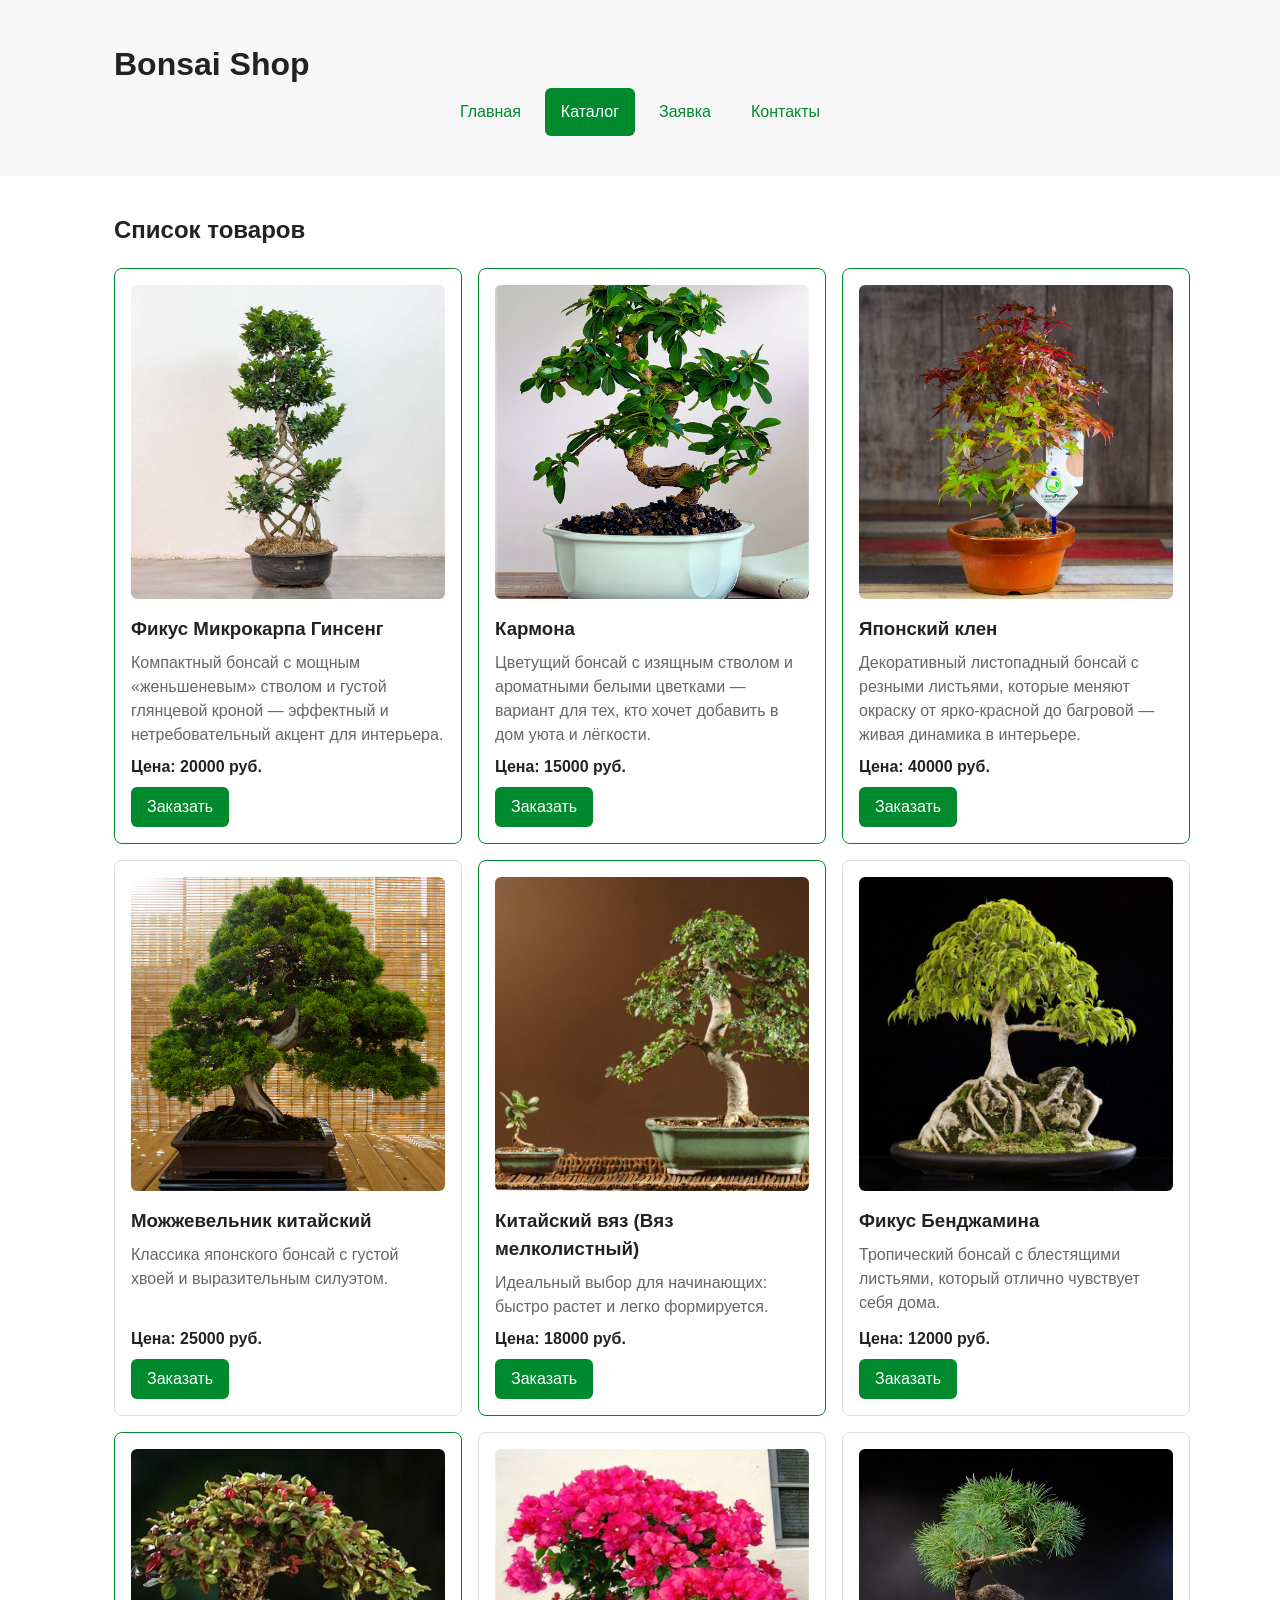
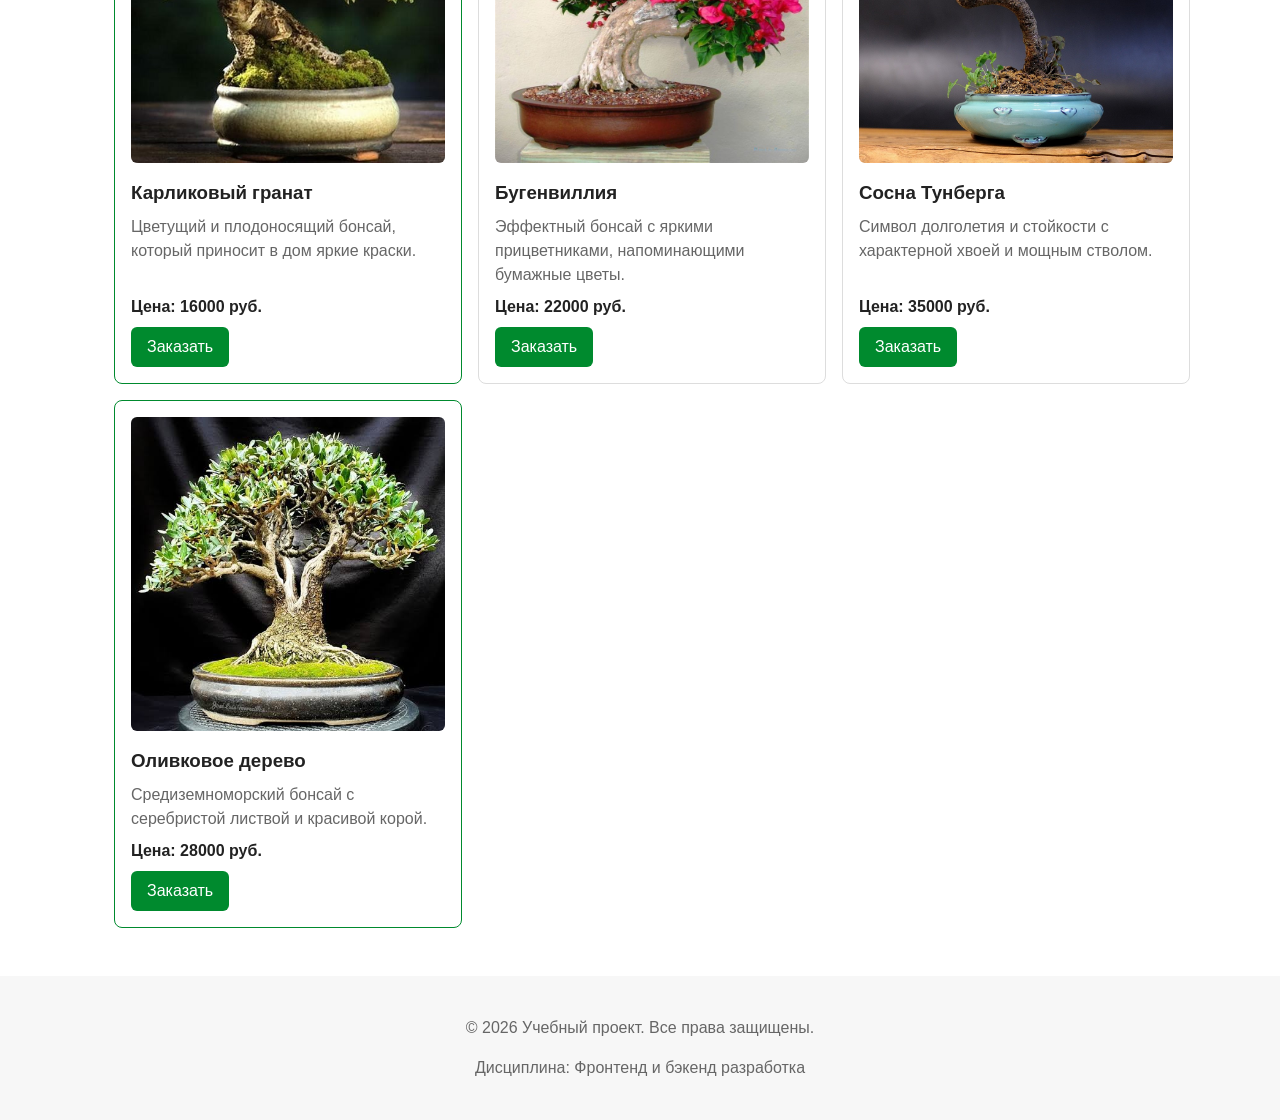
==== catalog.html @ c4bc8dfa "..." ====
<!DOCTYPE html>
<html lang="ru">
<head>
  <meta charset="UTF-8">
  <meta name="viewport" content="width=device-width, initial-scale=1.0">
  <title>Bonsai Shop</title>
  <link rel="stylesheet" href="css/style.css">
  <link rel="stylesheet" href="css/responsive.css">
  <script src="js/catalog.js" defer></script>

  <meta property="og:type" content="website">
  <meta property="og:title" content="Bonsai Shop">
  <meta property="og:description" content="Интернет-магазин бонсаев.">
  <meta property="og:image" content="https://Buranyashka.github.io/kr3-html-css-shop/images/preview.jpg">

</head>

<body>
  <header class="site-header">
    <div class="site-header__inner">
      <a class="site-header__logo" href="index.html" style="font-size: 32px">Bonsai Shop</a>

      <nav class="site-nav" aria-label="Основная навигация">
        <ul class="site-nav__list">
          <li class="site-nav__item">
            <a class="site-nav__link" href="index.html">Главная</a>
          </li>
          <li class="site-nav__item">
            <a class="site-nav__link site-nav__link--active" href="catalog.html">Каталог</a>
          </li>
          <li class="site-nav__item">
            <a class="site-nav__link" href="order.html">Заявка</a>
          </li>
          <li class="site-nav__item">
            <a class="site-nav__link" href="contacts.html">Контакты</a>
          </li>
        </ul>
      </nav>
    </div>
  </header>

  <main>
    <section class="catalog-layout">
      <section class="catalog-products">
        <h2>Список товаров</h2>
        <div class="products-grid"></div>
        </div>
      </section>
    </section>
  </main>

  <footer class="site-footer">
    <p>&copy; 2026 Учебный проект. Все права защищены.</p>
    <p>Дисциплина: Фронтенд и бэкенд разработка</p>
  </footer>
</body>
</html>
---- css/style.css ----
/* ===============================
        Переменные проекта
   =============================== */

:root {
  /* Основные цвета проекта */
  --color-bg: #ffffff;
  --color-text: #222222;
  --color-muted: #666666;
  --color-primary: #008a2e;
  --color-primary-dark: #00591e;
  --color-border: #dddddd;
  --color-surface: #f7f7f7;
  --color-surface-accent: #eef5ff;
  --color-danger: #b00020;
  --color-success: #168a2f;
  --color-success-bg: #eefaf0;
  --color-white: #ffffff;

  /* Отступы */
  --space-xs: 4px;
  --space-sm: 8px;
  --space-md: 16px;
  --space-lg: 24px;
  --space-xl: 32px;

  /* Скругления */
  --radius-sm: 6px;
  --radius-md: 8px;
  --radius-lg: 12px;

  /* Размеры */
  --container-width: 1100px;
}

/* ===============================
        Базовые стили
   =============================== */
  
* {
  box-sizing: border-box;
}

body {
  margin: 0;
  font-family: Arial, sans-serif;
  line-height: 1.5;
  color: var(--color-text);
  background-color: var(--color-bg);
}

/* Глобальная защита для всех картинок */
img {
  max-width: 100%;
  height: auto;
  display: block;
}

header,
main,
footer {
  padding: var(--space-md);
}

html {
  scroll-behavior: smooth;
}

/* Подсветка якоря (при переходе по ссылкам) */
:target {
  outline: 2px dashed var(--color-primary);
  outline-offset: 4px;
}

/* ===============================
        Общие элементы (Ссылки)
   =============================== */

a {
  color: var(--color-primary);
}

a:hover {
  color: var(--color-primary-dark);
}

a:focus-visible {
  outline: 2px solid var(--color-primary);
  outline-offset: 3px;
}

/* ===============================
        Header
   =============================== */

.site-header {
  background-color: var(--color-surface);
  position: sticky;
  top: 0;
  z-index: 10;
}

.site-header__inner {
  max-width: var(--container-width);
  margin: 0 auto;
  padding: var(--space-lg);
}

.site-header__logo {
  font-family: "Bernard MT", Arial, sans-serif;
  font-size: 32px;
  font-weight: 700;
  color: var(--color-text);
  text-decoration: none;
}

/* ===============================
        Навигация
   =============================== */

.site-nav__list {
  display: flex;
  flex-wrap: wrap;
  justify-content: center;
  align-items: center;
  gap: var(--space-md);
  padding: 0;
  margin: var(--space-md) 0 0;
  list-style: none;
}

.site-nav__link {
  display: inline-block;
  padding: var(--space-sm) var(--space-md);
  color: var(--color-primary);
  text-decoration: none;
  border-radius: var(--radius-sm);
}

.site-nav__link:hover {
  color: var(--color-white);
  background-color: var(--color-primary);
}

.site-nav__link:focus-visible {
  outline: 2px solid var(--color-primary);
  outline-offset: 3px;
}

.site-nav__link--active {
  color: var(--color-white);
  background-color: var(--color-primary);
}

/* ===============================
        Hero (Главная страница)
   =============================== */

.hero {
  background-color: var(--color-surface-accent);
  border-radius: var(--radius-lg);
  display: flex;
  align-items: center;
  justify-content: space-between;
  gap: 40px;
  padding: var(--space-xl) var(--space-lg);
  max-width: var(--container-width);
  margin: 0 auto var(--space-xl);
}

.hero__content {
  flex: 1;
  max-width: 600px;
}

.hero__image-wrapper {
  flex: 1;
  display: flex;
  justify-content: flex-end;
}

.hero__image {
  border-radius: var(--radius-lg);
  box-shadow: 0 10px 30px rgba(0,0,0,0.1);
  object-fit: cover;
  max-width: 450px;
}

/* ===============================
        Секции (Общие)
   =============================== */

.section {
  max-width: var(--container-width);
  margin: 0 auto var(--space-xl);
}

.section h2 {
  margin-top: 0;
}

.aside-info {
  max-width: var(--container-width);
  margin: 0 auto var(--space-xl);
  padding: var(--space-md);
  border-left: 4px solid var(--color-primary);
  background-color: var(--color-surface);
}

/* ===============================
        Кнопки
   =============================== */

.button {
  display: inline-block;
  padding: var(--space-sm) var(--space-md);
  border: none;
  border-radius: var(--radius-sm);
  font: inherit;
  text-decoration: none;
  cursor: pointer;
}

.button--primary {
  color: var(--color-white);
  background-color: var(--color-primary);
}

.button--primary:hover {
  color: var(--color-white);
  background-color: var(--color-primary-dark);
}

.button--secondary {
  color: var(--color-primary);
  background-color: transparent;
  border: 1px solid var(--color-primary);
}

.button--secondary:hover {
  color: var(--color-white);
  background-color: var(--color-primary);
}

.button:focus-visible {
  outline: 2px solid var(--color-primary);
  outline-offset: 3px;
}

.button:disabled,
.button--disabled {
  opacity: 0.6;
  cursor: not-allowed;
}

/* ===============================
        Карточки товаров (Каталог, Карусель)
   =============================== */

.product-card {
  display: flex;
  flex-direction: column;
  gap: var(--space-sm);
  padding: var(--space-md);
  border: 1px solid var(--color-border);
  border-radius: var(--radius-md);
  background-color: var(--color-bg);
  transition: border-color 0.2s ease;
}

.product-card:hover {
  border-color: var(--color-primary);
}

.product-card--featured {
  border-color: var(--color-primary);
}

.product-card__title {
  margin: 0;
  color: var(--color-text);
}

.product-card__description {
  margin: 0;
  color: var(--color-muted);
  flex-grow: 1;
}

.product-card__price {
  margin: 0;
  font-weight: 700;
}

.product-card__link {
  color: inherit;
  text-decoration: none;
}

.product-card__link:hover {
  color: var(--color-primary);
  text-decoration: underline;
}

.product-card__actions {
  display: flex;
  gap: var(--space-sm);
  flex-wrap: wrap;
  margin-top: auto;
}

.product-card__button {
  align-self: flex-start;
}

/* Картинка внутри карточки */
.product-card__media {
  width: 100%;
  aspect-ratio: 1 / 1;
  overflow: hidden;
  border-radius: var(--radius-sm);
  background-color: var(--color-surface-accent);
  margin-bottom: var(--space-sm);
  position: relative;
}

.product-card__image-link {
  display: block;
  width: 100%;
  height: 100%;
}

.product-card__img {
  width: 100%;
  height: 100%;
  object-fit: cover;
}

/* ===============================
        Сетка каталога
   =============================== */

.products-grid {
  display: grid;
  grid-template-columns: repeat(3, 1fr);
  gap: var(--space-lg);
}

/* ===============================
        Карусель (Главная)
   =============================== */

.carousel-wrapper {
  position: relative;
  padding: 10px 0;
  max-width: 1200px;
  margin: 0 auto;
}

.carousel {
  display: flex;
  gap: 20px;
  width: 100%;
  overflow-x: auto;
  scroll-snap-type: x mandatory;
  padding-bottom: 20px;
  scrollbar-width: thin;
}

.carousel::-webkit-scrollbar {
  height: 8px;
}
.carousel::-webkit-scrollbar-thumb {
  background: #ccc;
  border-radius: 4px;
}

.product-card--carousel {
  width: calc(33.333% - 14px);
  min-width: calc(33.333% - 14px);
  max-width: calc(33.333% - 14px);
  flex-shrink: 0;
  scroll-snap-align: start;
  padding: var(--space-sm); 
}

/* ===============================
        Фильтры и раскладка каталога
   =============================== */

.catalog-layout {
  max-width: var(--container-width);
  margin: 0 auto var(--space-xl);
  display: grid;
  grid-template-areas: "filters products";
  gap: var(--space-lg);
}

.catalog-filters {
  grid-area: filters;
  padding: var(--space-md);
  border: 1px solid var(--color-border);
  border-radius: var(--radius-md);
  background-color: var(--color-surface);
}

.catalog-products {
  grid-area: products;
}

.filters-form {
  display: grid;
  gap: var(--space-md);
}

.filters-form fieldset {
  margin: 0;
  padding: var(--space-md);
  border: 1px solid var(--color-border);
  border-radius: var(--radius-sm);
}

.filters-form legend {
  font-weight: 700;
}

.filters-form label {
  display: block;
  margin-bottom: var(--space-sm);
}

.filters-form input[type="number"] {
  width: 100%;
  padding: 8px 10px;
  border: 1px solid var(--color-border);
  border-radius: var(--radius-sm);
  font: inherit;
}

/* ===============================
        Хлебные крошки
   =============================== */

.breadcrumbs {
  max-width: var(--container-width);
  margin: 0 auto var(--space-md);
  font-size: 14px;
  color: var(--color-muted);
}

.breadcrumbs__link {
  color: var(--color-primary);
}

.breadcrumbs__current::before {
  content: " / ";
  color: var(--color-muted);
}

/* ===============================
        Страница товара (product.html)
   =============================== */

.product-detail {
  max-width: var(--container-width);
  margin: 0 auto var(--space-xl);
  display: grid;
  grid-template-columns: 1fr 1fr;
  gap: var(--space-xl);
  align-items: start;
}

.product-detail__gallery {
  position: relative;
  padding: var(--space-md);
  border: 1px solid var(--color-border);
  border-radius: var(--radius-md);
  background-color: var(--color-surface);
}

.product-detail__image {
  display: flex;
  align-items: center;
  justify-content: center;
  border-radius: var(--radius-sm);
  background-color: var(--color-surface-accent);
  overflow: hidden;
}

.product-detail__img {
  width: 100%;
  max-height: 500px;
  object-fit: contain; 
}

/* Бейдж «Хит» */
.product-card__badge {
  position: absolute;
  top: var(--space-md);
  right: var(--space-md);
  z-index: 2;
  padding: 4px 10px;
  font-size: 12px;
  font-weight: 700;
  color: var(--color-white);
  background-color: var(--color-danger);
  border-radius: var(--radius-sm);
  text-transform: uppercase;
  letter-spacing: 0.5px;
}

.product-detail__title {
  margin: 0 0 var(--space-sm);
}

.product-detail__price {
  margin: 0 0 var(--space-md);
  font-size: 24px;
  font-weight: 700;
  color: var(--color-primary);
}

.product-detail__description {
  margin: 0 0 var(--space-lg);
  color: var(--color-muted);
}

.product-detail__actions {
  display: flex;
  flex-wrap: wrap;
  gap: var(--space-md);
}

/* ===============================
        Таблицы (Характеристики)
   =============================== */

.product-table {
  width: 100%;
  border-collapse: collapse;
  margin-top: var(--space-md);
  font-size: 15px;
}

.product-table caption {
  text-align: left;
  font-weight: 700;
  padding-bottom: var(--space-sm);
  color: var(--color-muted);
}

.product-table th,
.product-table td {
  padding: var(--space-sm) var(--space-md);
  border: 1px solid var(--color-border);
  text-align: left;
}

.product-table thead th {
  background-color: var(--color-surface);
  font-weight: 700;
}

.product-table tbody tr:nth-child(even) {
  background-color: var(--color-surface-accent);
}

/* ===============================
        Формы (Заявка, Контакты)
   =============================== */

.order-form--page {
  max-width: 640px;
  margin-top: var(--space-lg);
  padding: var(--space-lg);
  border: 1px solid var(--color-border);
  border-radius: var(--radius-md);
  background-color: var(--color-surface);
}

.order-form__field {
  margin-bottom: var(--space-md);
}

.order-form__label {
  display: block;
  margin-bottom: var(--space-xs);
}

/* Объединенные поля ввода */
.order-form__input,
.order-form__select,
.order-form__textarea {
  width: 100%;
  padding: 10px 12px;
  border: 1px solid var(--color-border);
  border-radius: var(--radius-sm);
  font: inherit;
  background-color: var(--color-bg);
}

/* Объединенные ховеры */
.order-form__input:hover,
.order-form__select:hover,
.order-form__textarea:hover {
  border-color: var(--color-primary);
}

/* Объединенные фокусы */
.order-form__input:focus-visible,
.order-form__select:focus-visible,
.order-form__textarea:focus-visible {
  outline: 2px solid var(--color-primary);
  outline-offset: 3px;
}

.order-form__actions {
  display: flex;
  gap: var(--space-md);
  margin-top: var(--space-lg);
}

/* Чекбокс согласия */
.order-form__field--checkbox {
  display: flex;
  align-items: flex-start;
}

.order-form__checkbox-label {
  display: flex;
  align-items: flex-start;
  gap: var(--space-sm);
  cursor: pointer;
  line-height: 1.4;
}

.order-form__checkbox {
  width: 18px;
  height: 18px;
  margin-top: 2px;
  cursor: pointer;
  flex-shrink: 0;
}

.required-mark {
  color: var(--color-danger);
}

.success-message {
  max-width: 640px;
  margin: var(--space-lg) 0;
  padding: var(--space-md);
  border-left: 4px solid var(--color-success);
  background-color: var(--color-success-bg);
  color: var(--color-text);
  border-radius: var(--radius-sm);
}

/* ===============================
        Контакты (contacts.html)
   =============================== */

.contacts-grid {
  display: grid;
  grid-template-columns: repeat(3, 1fr);
  gap: var(--space-lg);
  margin-top: var(--space-lg);
}

.contacts-card {
  position: relative;
  padding: var(--space-lg);
  border: 1px solid var(--color-border);
  border-radius: var(--radius-md);
  background-color: var(--color-bg);
}

.contacts-card__badge {
  position: absolute;
  top: var(--space-sm);
  right: var(--space-sm);
  padding: 2px 8px;
  font-size: 11px;
  font-weight: 700;
  color: var(--color-white);
  background-color: var(--color-primary);
  border-radius: var(--radius-sm);
  text-transform: uppercase;
  letter-spacing: 0.5px;
}

.contacts-card__title {
  margin: 0 0 var(--space-sm);
  font-size: 18px;
  color: var(--color-text);
}

.contacts-card__value {
  margin: 0;
  font-weight: 700;
  color: var(--color-primary);
}

.contacts-card__value--address {
  font-style: normal;
  font-weight: 400;
  color: var(--color-text);
}

.contacts-card__link {
  color: var(--color-primary);
  text-decoration: none;
}

.contacts-card__link:hover {
  color: var(--color-primary-dark);
  text-decoration: underline;
}

.contacts-card__link:focus-visible {
  outline: 2px solid var(--color-primary);
  outline-offset: 3px;
}

.contacts-card__note {
  margin: var(--space-sm) 0 0;
  font-size: 13px;
  color: var(--color-muted);
}

/* ===============================
        Подвал
   =============================== */

.site-footer {
  background-color: var(--color-surface);
  padding: var(--space-lg);
  text-align: center;
  color: var(--color-muted);
}
---- css/responsive.css ----
/*
  Адаптивные стили для контрольной работы №3.
  Подход: Mobile First.
  Базовые стили рассчитаны на мобильный экран.
  Расширения добавляются через min-width медиазапросы.
*/

*,
*::before,
*::after {
  box-sizing: border-box;
}

html {
  scroll-behavior: smooth;
}

img,
video {
  max-width: 100%;
  height: auto;
}

body {
  overflow-x: hidden;
}

/* -------------------------------- */

.container,
.main,
.section {
  width: min(100% - 32px, 1200px);
  margin-inline: auto;
}

.section {
  padding-block: clamp(24px, 5vw, 64px);
}

.breadcrumbs {
  width: min(100% - 32px, 1200px);
  margin-inline: auto;
}

/* -------------------------------- */

.site-nav__list {
  display: flex;
  flex-direction: column;
  gap: var(--space-sm, 8px);
  padding: 0;
  margin: 0;
  list-style: none;
}

.site-nav__link {
  display: block;
  padding: 12px 16px;
}

@media (min-width: 768px) {
  .site-nav__list {
    flex-direction: row;
    flex-wrap: wrap;
    align-items: center;
  }
}

/* -------------------------------- */

.site-header {
  position: static;
}

@media (min-width: 768px) {
  .site-header {
    position: static;
    top: 0;
    z-index: 100;
  }
}

/* -------------------------------- */

.hero {
  display: grid;
  gap: var(--space-lg, 24px);
  align-items: center;
}

.hero__content {
  display: grid;
  gap: var(--space-md, 16px);
}

.hero__title {
  font-size: clamp(28px, 7vw, 56px);
  line-height: 1.1;
}

.hero__image {
  width: 100%;
  max-width: 520px;
  margin-inline: auto;
}

@media (min-width: 900px) {
  .hero {
    grid-template-columns: minmax(0, 1fr) minmax(320px, 520px);
  }
}

/* -------------------------------- */

.products-grid {
  display: grid;
  grid-template-columns: 1fr;
  gap: var(--space-md, 16px);
}

.product-card {
  min-width: 0;
}

.product-card__title,
.product-card__description {
  overflow-wrap: anywhere;
}

@media (min-width: 640px) {
  .products-grid {
    grid-template-columns: repeat(2, minmax(0, 1fr));
  }
}

@media (min-width: 1024px) {
  .products-grid {
    grid-template-columns: repeat(3, minmax(0, 1fr));
  }
}   

/* -------------------------------- */

.catalog-layout {
  display: grid;
  gap: var(--space-lg, 24px);
}

.catalog-filters {
  order: -1;
}

@media (min-width: 1024px) {
  .catalog-layout {
    align-items: start;
  }
}

/* -------------------------------- */

.product-card__image {
  display: block;
  width: 100%;
  aspect-ratio: 4 / 3;
  object-fit: cover;
  border-radius: var(--radius-md, 8px);
}

/* -------------------------------- */

.order-form {
  display: grid;
  gap: var(--space-md, 16px);
}

.order-form__group {
  display: grid;
  gap: var(--space-xs, 8px);
}

.order-form__input,
.order-form__textarea,
.order-form__select {
  width: 100%;
  min-height: 44px;
  padding: 10px 12px;
  font: inherit;
}

.order-form__textarea {
  min-height: 120px;
  resize: vertical;
}

@media (min-width: 768px) {
  .order-form {
    grid-template-columns: repeat(2, minmax(0, 1fr));
  }

  .order-form__group--wide {
    grid-column: 1 / -1;
  }
}

/* -------------------------------- */
/* -------------------------------- */
/* -------------------------------- */

@media (max-width: 767px) {
  .product-card--carousel {
    width: 85%;
    min-width: 85%;
    max-width: 85%;
  }
}

@media (min-width: 768px) and (max-width: 1023px) {
  .product-card--carousel {
    width: calc(50% - 10px);
    min-width: calc(50% - 10px);
    max-width: calc(50% - 10px);
  }
}

/* -------------------------------- */

@media (max-width: 767px) {
  .product-detail {
    grid-template-columns: 1fr;
    gap: var(--space-md, 16px);
  }
}

/* -------------------------------- */

.contacts-grid {
  display: grid;
  grid-template-columns: 1fr;
  gap: var(--space-lg, 24px);
}

@media (min-width: 768px) {
  .contacts-grid {
    grid-template-columns: repeat(2, 1fr);
  }
}

@media (min-width: 1024px) {
  .contacts-grid {
    grid-template-columns: repeat(3, 1fr);
  }
}
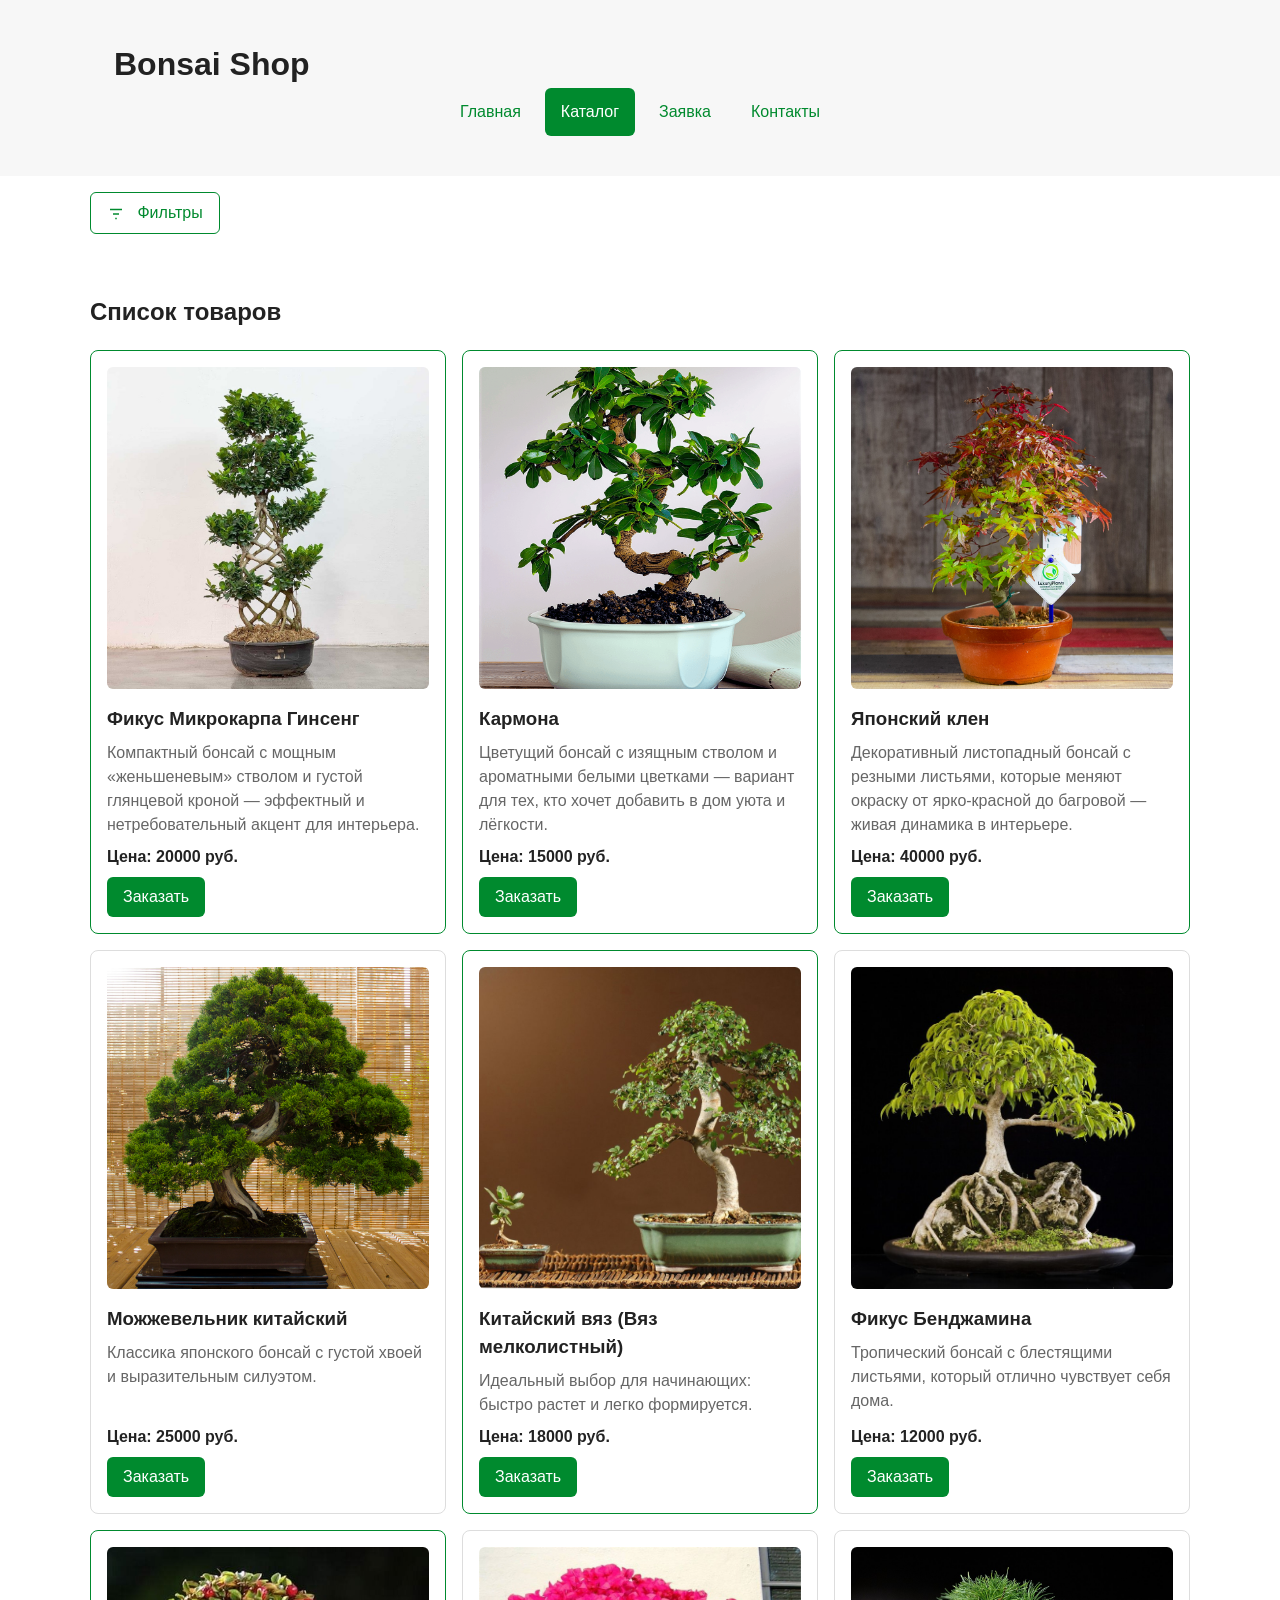
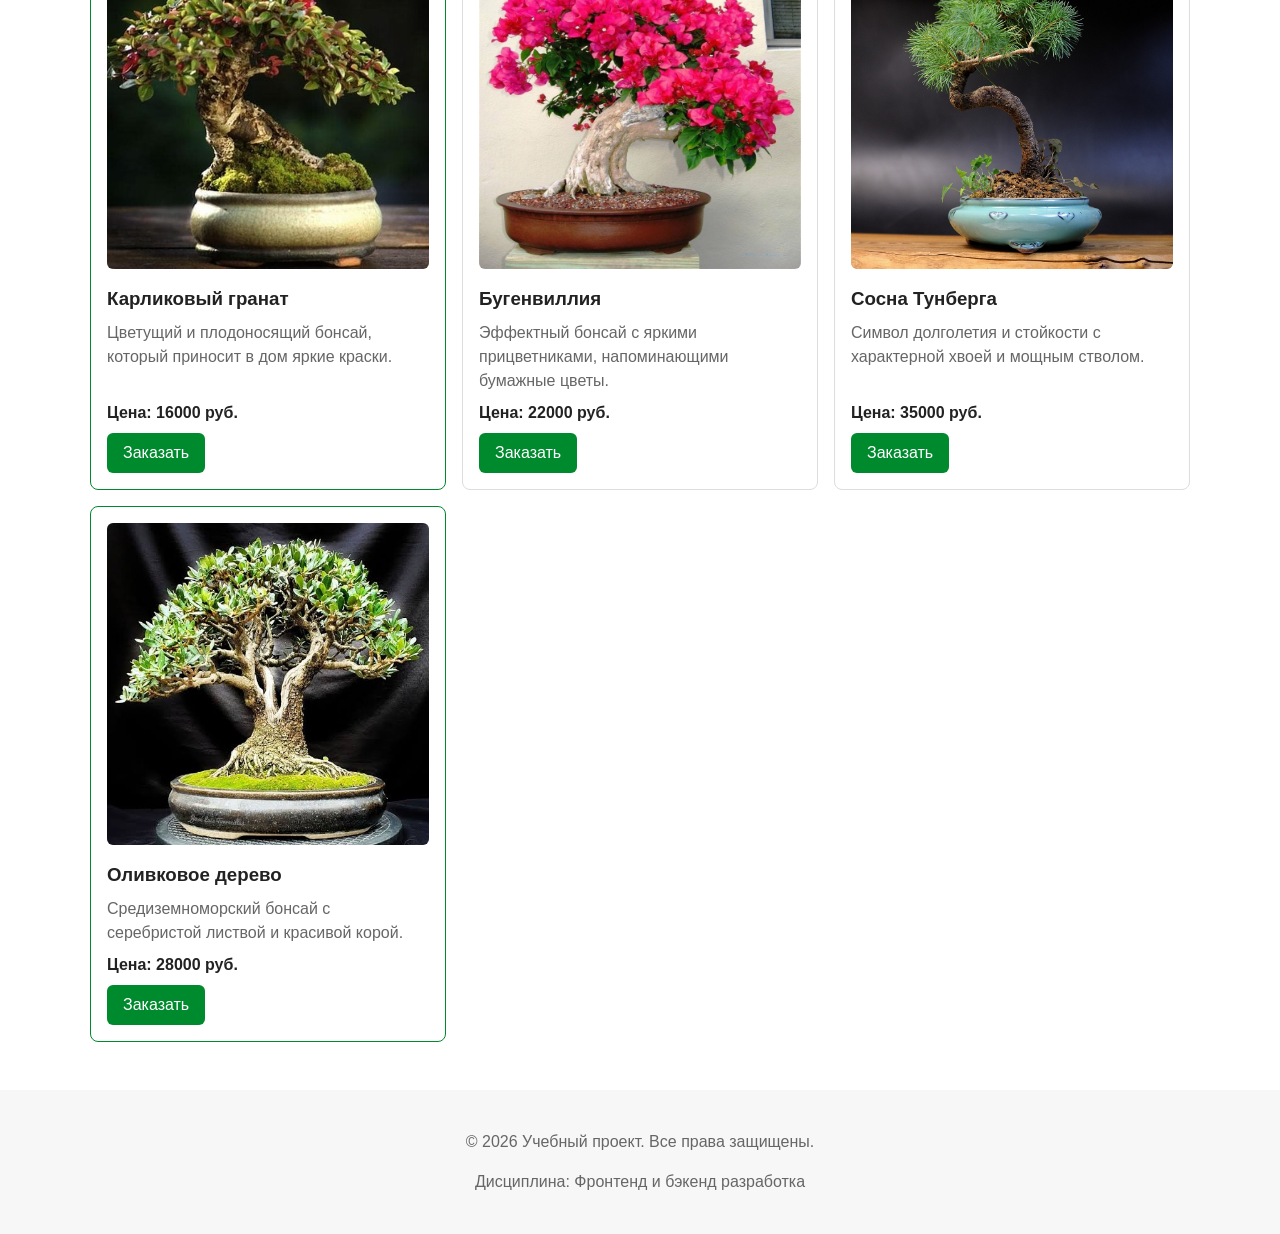
==== commit cef889fb: "..." ====
--- a/catalog.html
+++ b/catalog.html
@@ -7,6 +7,8 @@
   <link rel="stylesheet" href="css/style.css">
   <link rel="stylesheet" href="css/responsive.css">
   <script src="js/catalog.js" defer></script>
+  <script src="js/nav.js" defer></script>
+  <script src="js/filters.js" defer></script>
 
   <meta property="og:type" content="website">
   <meta property="og:title" content="Bonsai Shop">
@@ -19,6 +21,18 @@
   <header class="site-header">
     <div class="site-header__inner">
       <a class="site-header__logo" href="index.html" style="font-size: 32px">Bonsai Shop</a>
+
+      <button
+        class="site-nav__toggle"
+        type="button"
+        aria-label="Открыть меню"
+        aria-expanded="false"
+        aria-controls="site-nav"
+      >
+        <span class="site-nav__toggle-line"></span>
+        <span class="site-nav__toggle-line"></span>
+        <span class="site-nav__toggle-line"></span>
+      </button>
 
       <nav class="site-nav" aria-label="Основная навигация">
         <ul class="site-nav__list">
@@ -41,6 +55,54 @@
 
   <main>
     <section class="catalog-layout">
+      <div class="catalog-toolbar">
+        <button class="button button--secondary" id="open-filters-btn" type="button">
+          <svg width="18" height="18" viewBox="0 0 24 24" fill="none" stroke="currentColor" stroke-width="2" style="vertical-align: middle; margin-right: 8px;">
+            <line x1="4" y1="6" x2="20" y2="6"></line>
+            <line x1="8" y1="12" x2="16" y2="12"></line>
+            <line x1="11" y1="18" x2="13" y2="18"></line>
+          </svg>
+          Фильтры
+        </button>
+      </div>
+
+      <aside class="catalog-filters" id="catalog-filters" aria-hidden="true">
+        <div class="catalog-filters__header">
+          <h3 class="catalog-filters__title">Фильтры</h3>
+          <button class="catalog-filters__close" id="close-filters-btn" type="button" aria-label="Закрыть фильтры">
+            &times;
+          </button>
+        </div>
+
+        <form class="filters-form">
+          <fieldset>
+            <legend>Цена, ₽</legend>
+            <div class="filters-price-row">
+              <input type="number" name="price-min" placeholder="От 0" min="0">
+              <span>—</span>
+              <input type="number" name="price-max" placeholder="До 50000" min="0">
+            </div>
+          </fieldset>
+
+          <fieldset>
+            <legend>Категория</legend>
+            <label class="filters-checkbox">
+              <input type="checkbox" name="category" value="bonsai" checked>
+              <span>Бонсай</span>
+            </label>
+          </fieldset>
+
+          <div class="filters-form__actions">
+            <button type="button" class="button button--primary">Применить</button>
+            <button type="reset" class="button button--secondary">Сбросить</button>
+          </div>
+        </form>
+      </aside>
+
+      <div class="catalog-backdrop" id="catalog-backdrop"></div>
+
+
+
       <section class="catalog-products">
         <h2>Список товаров</h2>
         <div class="products-grid"></div>
--- a/css/style.css
+++ b/css/style.css
@@ -153,6 +153,132 @@
 }
 
 /* ===============================
+        Бургер-меню
+   =============================== */
+
+.site-nav__toggle {
+  display: none;
+}
+
+@media (max-width: 767px) {
+  .site-header__inner {
+    position: relative; /* якорь для выпадающего меню */
+    display: flex;
+    flex-wrap: wrap;
+    justify-content: space-between;
+    align-items: center;
+  }
+
+  /* Кнопка-бургер */
+  .site-nav__toggle {
+    display: flex;
+    flex-direction: column;
+    justify-content: center;
+    align-items: center;
+    gap: 5px;
+    width: 44px;
+    height: 44px;
+    padding: 0;
+    background-color: transparent;
+    border: 1px solid var(--color-border);
+    border-radius: var(--radius-sm);
+    cursor: pointer;
+    transition:
+      border-color 0.2s ease,
+      background-color 0.2s ease,
+      transform 0.12s ease;
+  }
+
+  .site-nav__toggle:hover {
+    border-color: var(--color-primary);
+  }
+
+  .site-nav__toggle:focus-visible {
+    outline: 2px solid var(--color-primary);
+    outline-offset: 3px;
+  }
+
+  .site-nav__toggle:active {
+    transform: scale(0.9);
+    background-color: var(--color-surface);
+  }
+
+  .site-nav__toggle-line {
+    display: block;
+    width: 22px;
+    height: 2px;
+    background-color: var(--color-primary);
+    transition: transform 0.3s ease, opacity 0.2s ease;
+  }
+
+  .site-nav__toggle[aria-expanded="true"] .site-nav__toggle-line:nth-child(1) {
+    transform: translateY(7px) rotate(45deg);
+  }
+
+  .site-nav__toggle[aria-expanded="true"] .site-nav__toggle-line:nth-child(2) {
+    opacity: 0;
+    transform: scaleX(0);
+  }
+
+  .site-nav__toggle[aria-expanded="true"] .site-nav__toggle-line:nth-child(3) {
+    transform: translateY(-7px) rotate(-45deg);
+  }
+
+/* ===============================
+        Выпадающее меню
+   =============================== */
+  .site-nav {
+    position: absolute;
+    top: 100%;
+    left: 0;
+    right: 0;
+    z-index: 100;
+
+    padding: var(--space-md, 16px);
+    background-color: var(--color-surface);
+    border-top: 1px solid var(--color-border);
+    border-radius: 0 0 var(--radius-md, 8px) var(--radius-md, 8px);
+    box-shadow: 0 12px 24px rgba(0, 0, 0, 0.12);
+
+    opacity: 0;
+    visibility: hidden;
+    transform: translateY(-6px);
+    will-change: opacity, transform;
+
+    transition:
+      opacity 0.22s ease,
+      transform 0.22s ease,
+      visibility 0.22s;
+  }
+
+  .site-nav--open {
+    opacity: 1;
+    visibility: visible;
+    transform: translateY(0);
+  }
+
+  .site-nav__list {
+    display: flex;
+    flex-direction: column;
+    gap: 0;
+    margin: 0;
+    padding: 0;
+    list-style: none;
+  }
+
+  .site-nav__item {
+    width: 100%;
+  }
+
+  .site-nav__link {
+    display: block;
+    width: 100%;
+    padding: 12px 16px;
+    border-radius: var(--radius-sm, 6px);
+  }
+}
+
+/* ===============================
         Hero (Главная страница)
    =============================== */
 
@@ -313,7 +439,6 @@
   align-self: flex-start;
 }
 
-/* Картинка внутри карточки */
 .product-card__media {
   width: 100%;
   aspect-ratio: 1 / 1;
@@ -347,6 +472,127 @@
 }
 
 /* ===============================
+        Фильтр
+   =============================== */
+
+.catalog-toolbar {
+  display: flex;
+  justify-content: flex-start;
+  margin-bottom: var(--space-md);
+}
+
+.catalog-filters {
+  position: fixed;
+  top: 0;
+  left: 0;
+  bottom: 0;
+  z-index: 1000;
+  width: 100%;
+  max-width: 340px;
+  background-color: var(--color-bg);
+  padding: var(--space-lg);
+  box-shadow: 4px 0 24px rgba(0, 0, 0, 0.15);
+  overflow-y: auto;
+  
+  touch-action: pan-y;
+  transform: translateX(-100%);
+  visibility: hidden;
+  transition: transform 0.3s cubic-bezier(0.4, 0, 0.2, 1), visibility 0.3s;
+}
+
+.catalog-filters.is-open {
+  transform: translateX(0);
+  visibility: visible;
+}
+
+.catalog-filters__header {
+  display: flex;
+  justify-content: space-between;
+  align-items: center;
+  margin-bottom: var(--space-lg);
+  padding-bottom: var(--space-md);
+  border-bottom: 1px solid var(--color-border);
+}
+
+.catalog-filters__title {
+  margin: 0;
+  font-size: 20px;
+}
+
+.catalog-filters__close {
+  background: none;
+  border: none;
+  font-size: 28px;
+  line-height: 1;
+  color: var(--color-muted);
+  cursor: pointer;
+  padding: 0;
+  transition: color 0.2s;
+}
+
+.catalog-filters__close:hover {
+  color: var(--color-danger);
+}
+
+.filters-form fieldset {
+  margin: 0 0 var(--space-lg);
+  padding: 0;
+  border: none;
+}
+
+.filters-form legend {
+  font-weight: 700;
+  margin-bottom: var(--space-sm);
+}
+
+.filters-price-row {
+  display: flex;
+  align-items: center;
+  gap: var(--space-sm);
+}
+
+.filters-price-row input {
+  width: 100%;
+  padding: 8px 10px;
+  border: 1px solid var(--color-border);
+  border-radius: var(--radius-sm);
+  font: inherit;
+}
+
+.filters-checkbox {
+  display: flex;
+  align-items: center;
+  gap: var(--space-sm);
+  cursor: pointer;
+}
+
+.filters-form__actions {
+  display: flex;
+  flex-direction: column;
+  gap: var(--space-sm);
+  margin-top: var(--space-xl);
+}
+
+.catalog-backdrop {
+  position: fixed;
+  inset: 0;
+  z-index: 999;
+  background-color: rgba(0, 0, 0, 0.4);
+  opacity: 0;
+  visibility: hidden;
+  transition: opacity 0.3s ease, visibility 0.3s;
+}
+
+.catalog-backdrop.is-open {
+  opacity: 1;
+  visibility: visible;
+}
+
+body.no-scroll {
+  overflow: hidden;
+}
+
+/* ===============================
         Карусель (Главная)
    =============================== */
 
@@ -391,50 +637,18 @@
 .catalog-layout {
   max-width: var(--container-width);
   margin: 0 auto var(--space-xl);
-  display: grid;
-  grid-template-areas: "filters products";
-  gap: var(--space-lg);
-}
-
-.catalog-filters {
-  grid-area: filters;
-  padding: var(--space-md);
-  border: 1px solid var(--color-border);
-  border-radius: var(--radius-md);
-  background-color: var(--color-surface);
+  display: flex;
+  flex-direction: column;
+  gap: var(--space-md);
+}
+
+.catalog-toolbar {
+  display: flex;
+  justify-content: flex-start;
 }
 
 .catalog-products {
-  grid-area: products;
-}
-
-.filters-form {
-  display: grid;
-  gap: var(--space-md);
-}
-
-.filters-form fieldset {
-  margin: 0;
-  padding: var(--space-md);
-  border: 1px solid var(--color-border);
-  border-radius: var(--radius-sm);
-}
-
-.filters-form legend {
-  font-weight: 700;
-}
-
-.filters-form label {
-  display: block;
-  margin-bottom: var(--space-sm);
-}
-
-.filters-form input[type="number"] {
   width: 100%;
-  padding: 8px 10px;
-  border: 1px solid var(--color-border);
-  border-radius: var(--radius-sm);
-  font: inherit;
 }
 
 /* ===============================
--- a/css/responsive.css
+++ b/css/responsive.css
@@ -209,9 +209,9 @@
 
 @media (max-width: 767px) {
   .product-card--carousel {
-    width: 85%;
-    min-width: 85%;
-    max-width: 85%;
+    width: 100%;
+    min-width: 100%;
+    max-width: 100%;
   }
 }
 
